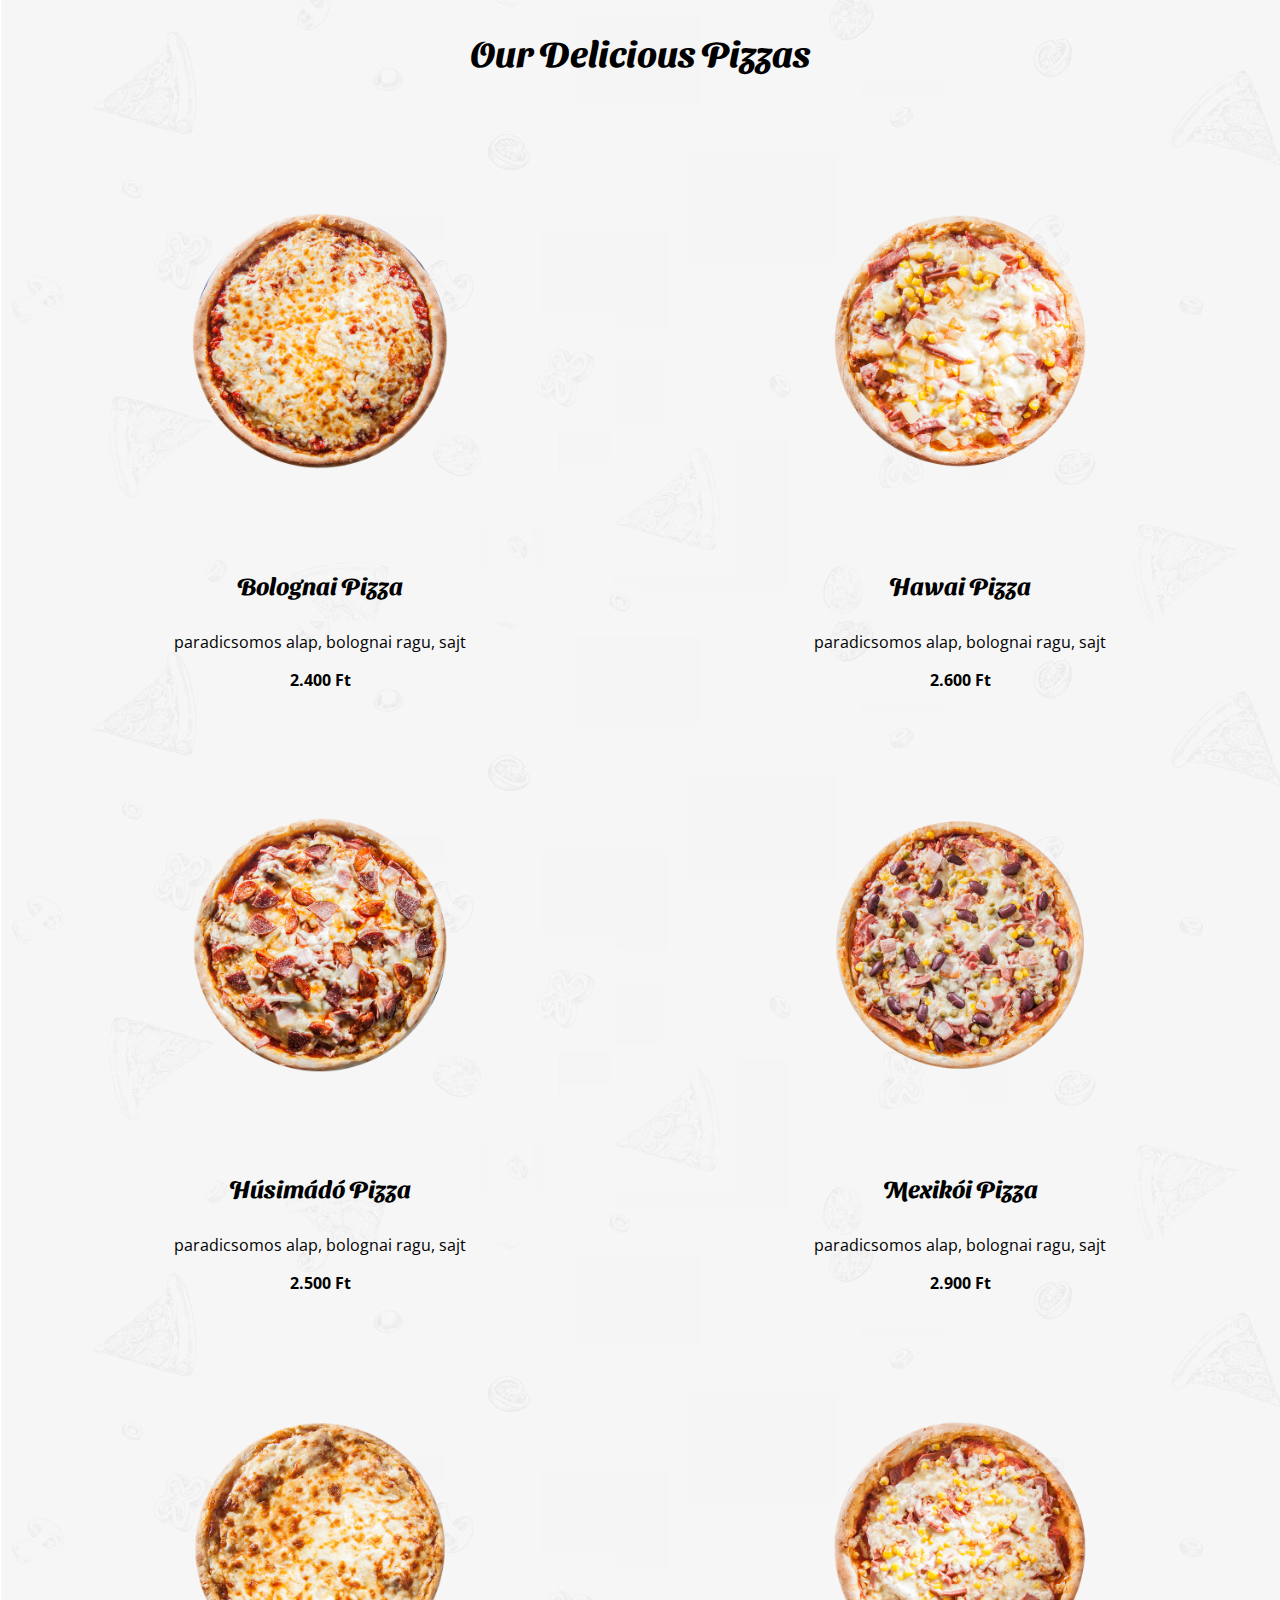
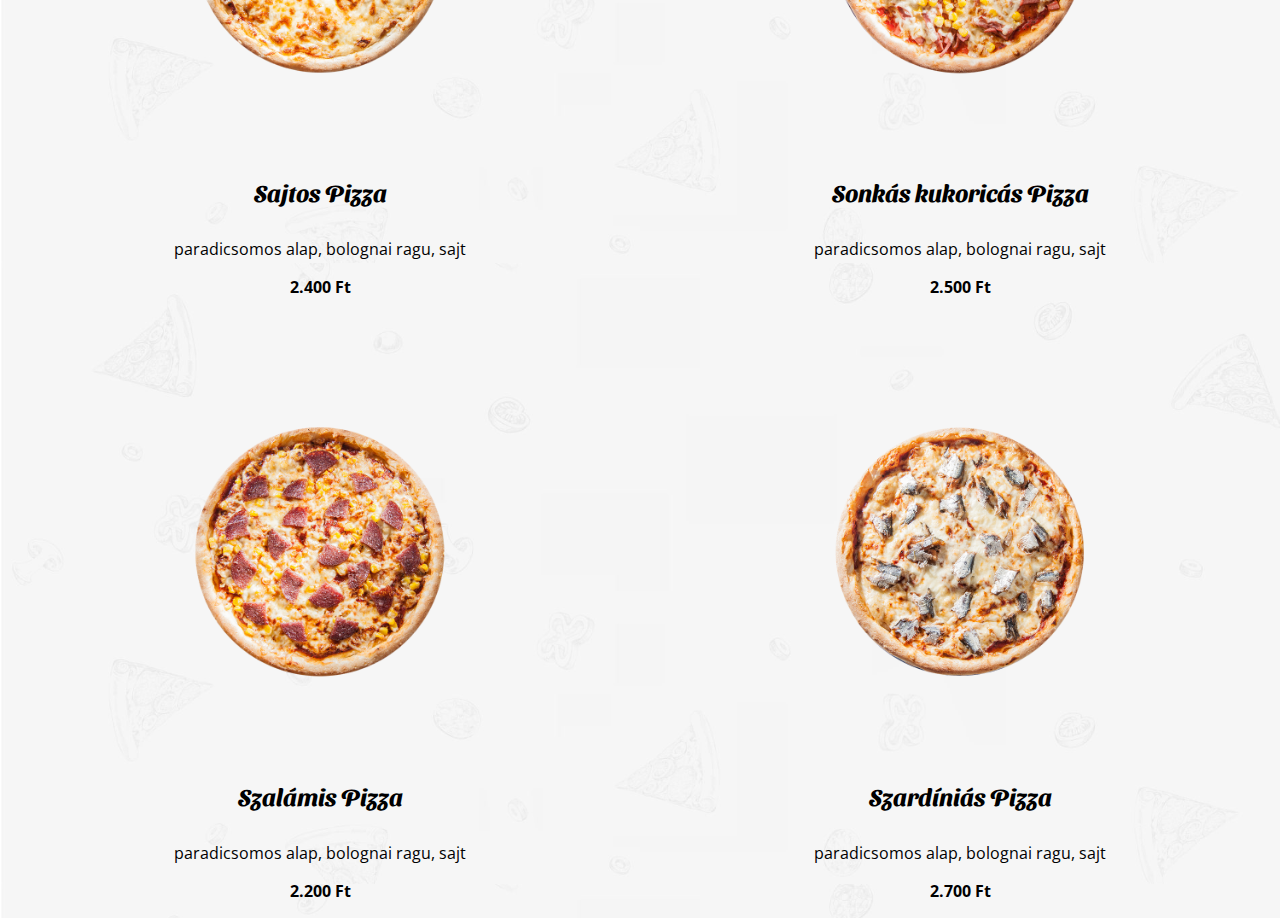
==== menu.html @ eef7da5c "files added" ====
<!DOCTYPE html>
<html lang="en">
  <head>
    <meta charset="UTF-8" />
    <meta name="viewport" content="width=device-width, initial-scale=1.0" />
    <title>Document</title>
    <link rel="stylesheet" href="/styles.css" />
    <script src="/menu.js" defer></script>
  </head>
  <body>
		<div class="background">
    <div class="menuHead">
      <h2>Our Delicious Pizzas</h2>
    </div>
    <div class="menuContainer">
      <div class="pizzaContainer">
        <div class="imgContainer" id="imgContainer">
          <img class="imgPizza" id="pizzaimg" src="./img/bolognai.png" alt="bolognai pizza" />
        </div>
        <div class="textContainer" id="textContainer">
          <h4 class="pizzaName">Bolognai Pizza</h4>
          <p>paradicsomos alap, bolognai ragu, sajt</p>
          <p class="price">2.400 Ft</p>
        </div>
      </div>
      <div class="pizzaContainer">
        <div class="imgContainer">
          <img class="imgPizza" src="./img/hawai.png" alt="bolognai pizza" />
        </div>
        <div class="textContainer">
          <h4 class="pizzaName">Hawai Pizza</h4>
          <p>paradicsomos alap, bolognai ragu, sajt</p>
          <p class="price">2.600 Ft</p>
        </div>
      </div>
      <div class="pizzaContainer">
        <div class="imgContainer">
          <img class="imgPizza" src="./img/husimado.png" alt="bolognai pizza" />
        </div>
        <div class="textContainer">
          <h4 class="pizzaName">Húsimádó Pizza</h4>
          <p>paradicsomos alap, bolognai ragu, sajt</p>
          <p class="price">2.500 Ft</p>
        </div>
      </div>
      <div class="pizzaContainer">
        <div class="imgContainer">
          <img class="imgPizza" src="./img/mexikoi.png" alt="bolognai pizza" />
        </div>
        <div class="textContainer">
          <h4 class="pizzaName">Mexikói Pizza</h4>
          <p>paradicsomos alap, bolognai ragu, sajt</p>
          <p class="price">2.900 Ft</p>
        </div>
      </div>
      <div class="pizzaContainer">
        <div class="imgContainer">
          <img class="imgPizza" src="./img/sajtos.png" alt="bolognai pizza" />
        </div>
        <div class="textContainer">
          <h4 class="pizzaName">Sajtos Pizza</h4>
          <p>paradicsomos alap, bolognai ragu, sajt</p>
          <p class="price">2.400 Ft</p>
        </div>
      </div>
      <div class="pizzaContainer">
        <div class="imgContainer">
          <img
            class="imgPizza"
            src="./img/sonkas-kukoricas.png"
            alt="bolognai pizza"
          />
        </div>
        <div class="textContainer">
          <h4 class="pizzaName">Sonkás kukoricás Pizza</h4>
          <p>paradicsomos alap, bolognai ragu, sajt</p>
          <p class="price">2.500 Ft</p>
        </div>
      </div>
      <div class="pizzaContainer">
        <div class="imgContainer">
          <img class="imgPizza" src="./img/szalamis.png" alt="bolognai pizza" />
        </div>
        <div class="textContainer">
          <h4 class="pizzaName">Szalámis Pizza</h4>
          <p>paradicsomos alap, bolognai ragu, sajt</p>
          <p class="price">2.200 Ft</p>
        </div>
      </div>
      <div class="pizzaContainer">
        <div class="imgContainer">
          <img
            class="imgPizza"
            src="./img/szardinias.png"
            alt="bolognai pizza"
          />
        </div>
        <div class="textContainer">
          <h4 class="pizzaName">Szardíniás Pizza</h4>
          <p>paradicsomos alap, bolognai ragu, sajt</p>
          <p class="price">2.700 Ft</p>
        </div>
      </div>
		</div>
	</div>
  </body>
</html>
---- styles.css ----
@import url("https://fonts.googleapis.com/css2?family=Open+Sans&family=Sansita+Swashed:wght@400;700&display=swap");
body {
  margin: 0;
  padding: 0;
  background-image: url(/img/bg_section.jpg);
  background-size: contain;
}

.menuHead {
  text-align: center;
  font-size: 24px;
  font-weight: 600;
  font-family: 'Sansita Swashed', cursive;
}

.menuContainer {
  display: -webkit-box;
  display: -ms-flexbox;
  display: flex;
  -webkit-box-orient: vertical;
  -webkit-box-direction: normal;
      -ms-flex-direction: column;
          flex-direction: column;
  -ms-flex-line-pack: center;
      align-content: center;
}

.pizzaContainer {
  margin-top: 40px;
}

.imgContainer {
  display: -webkit-box;
  display: -ms-flexbox;
  display: flex;
  -webkit-box-orient: horizontal;
  -webkit-box-direction: normal;
      -ms-flex-direction: row;
          flex-direction: row;
  -webkit-box-pack: center;
      -ms-flex-pack: center;
          justify-content: center;
  -ms-flex-line-pack: center;
      align-content: center;
}

.imgPizza {
  width: 50vw;
  -webkit-transform: scale(1);
          transform: scale(1);
  -webkit-transform-origin: 50% 50%;
          transform-origin: 50% 50%;
  -webkit-transition: 400ms -webkit-transform;
  transition: 400ms -webkit-transform;
  transition: 400ms transform;
  transition: 400ms transform, 400ms -webkit-transform;
  transform-box: fill-box;
}

.imgPizza:hover {
  -webkit-transform: scale(1.1);
          transform: scale(1.1);
}

.textContainer h4 {
  text-align: center;
  font-family: 'Sansita Swashed', cursive;
  font-size: 24px;
}

.textContainer p {
  text-align: center;
  font-family: 'Open Sans', sans-serif;
}

.price {
  text-align: center;
  font-family: 'Open Sans', sans-serif;
  font-weight: 700;
}

@media (min-width: 1024px) {
  .menuContainer {
    -webkit-box-orient: horizontal;
    -webkit-box-direction: normal;
        -ms-flex-direction: row;
            flex-direction: row;
    -ms-flex-flow: wrap;
        flex-flow: wrap;
  }
  .pizzaContainer {
    width: 50%;
  }
  .imgPizza {
    width: 20vw;
  }
  .imgContainer {
    padding: 70px;
  }
}
/*# sourceMappingURL=styles.css.map */
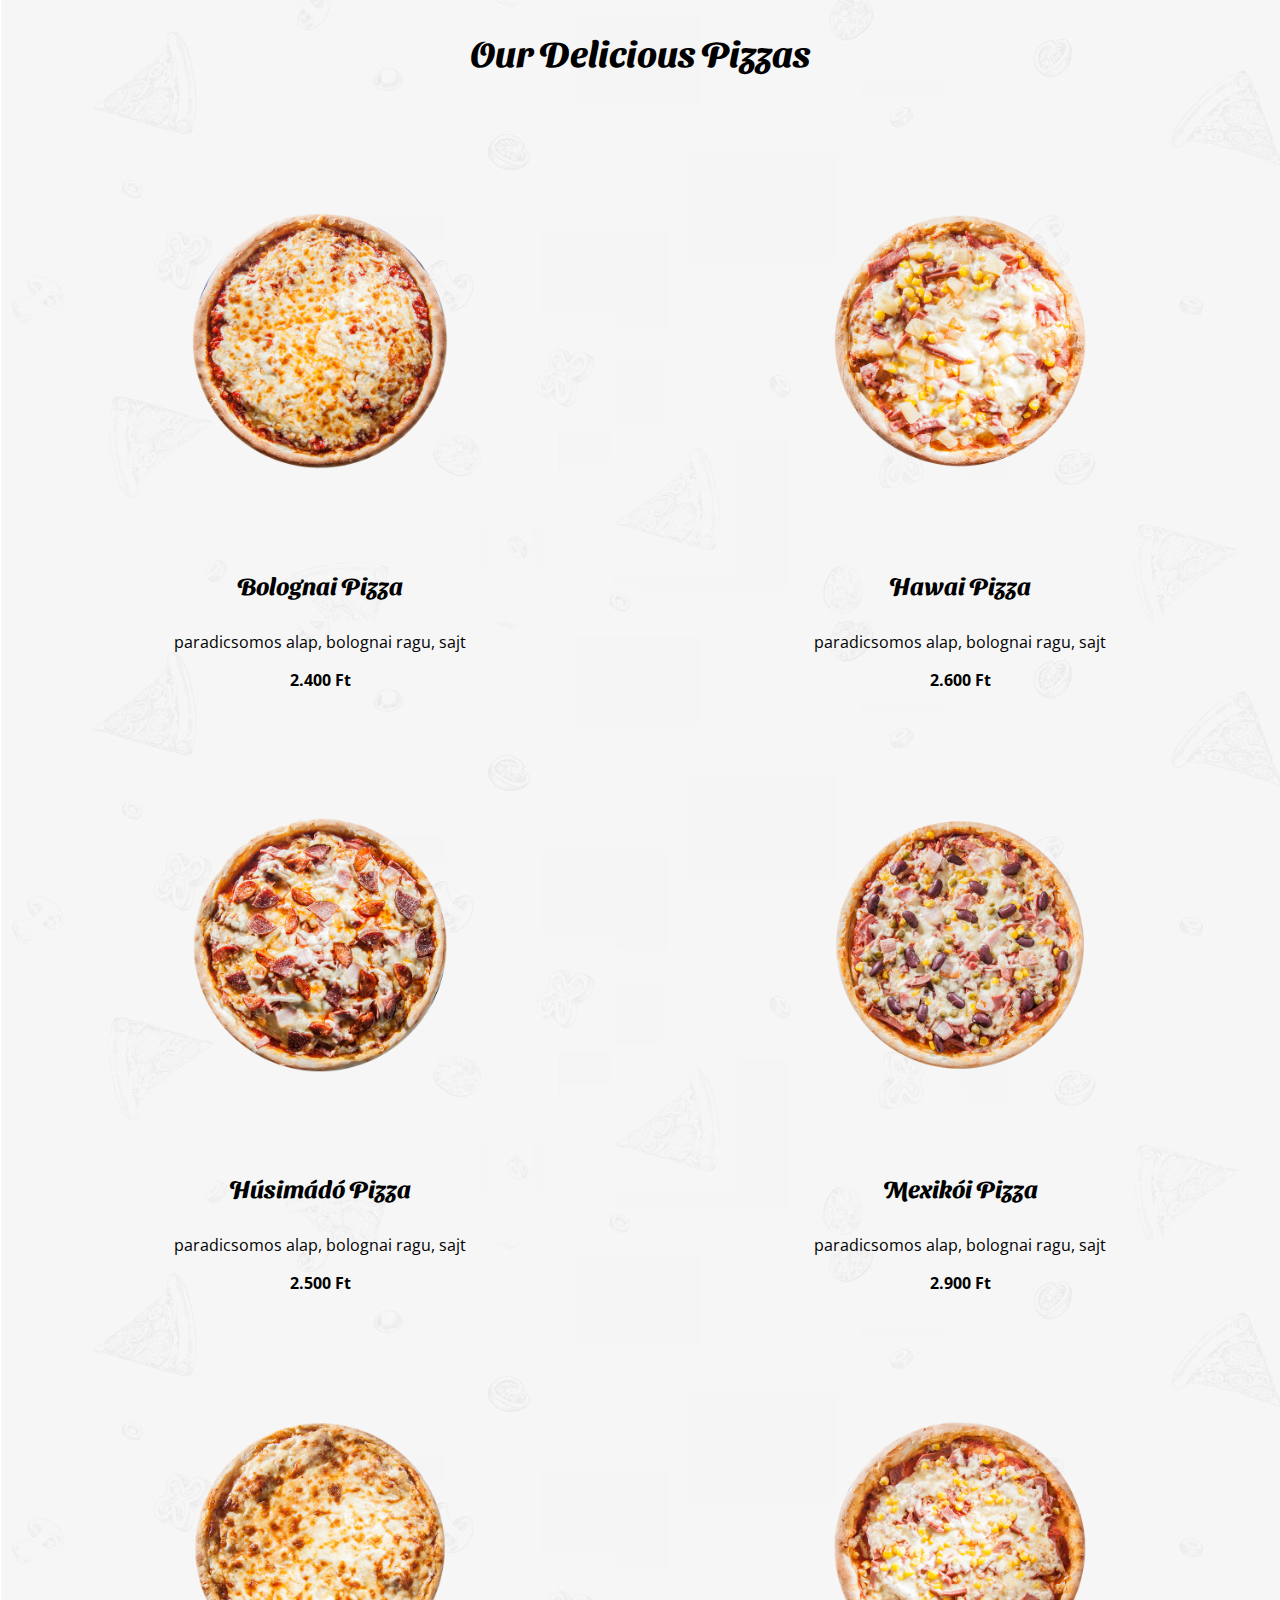
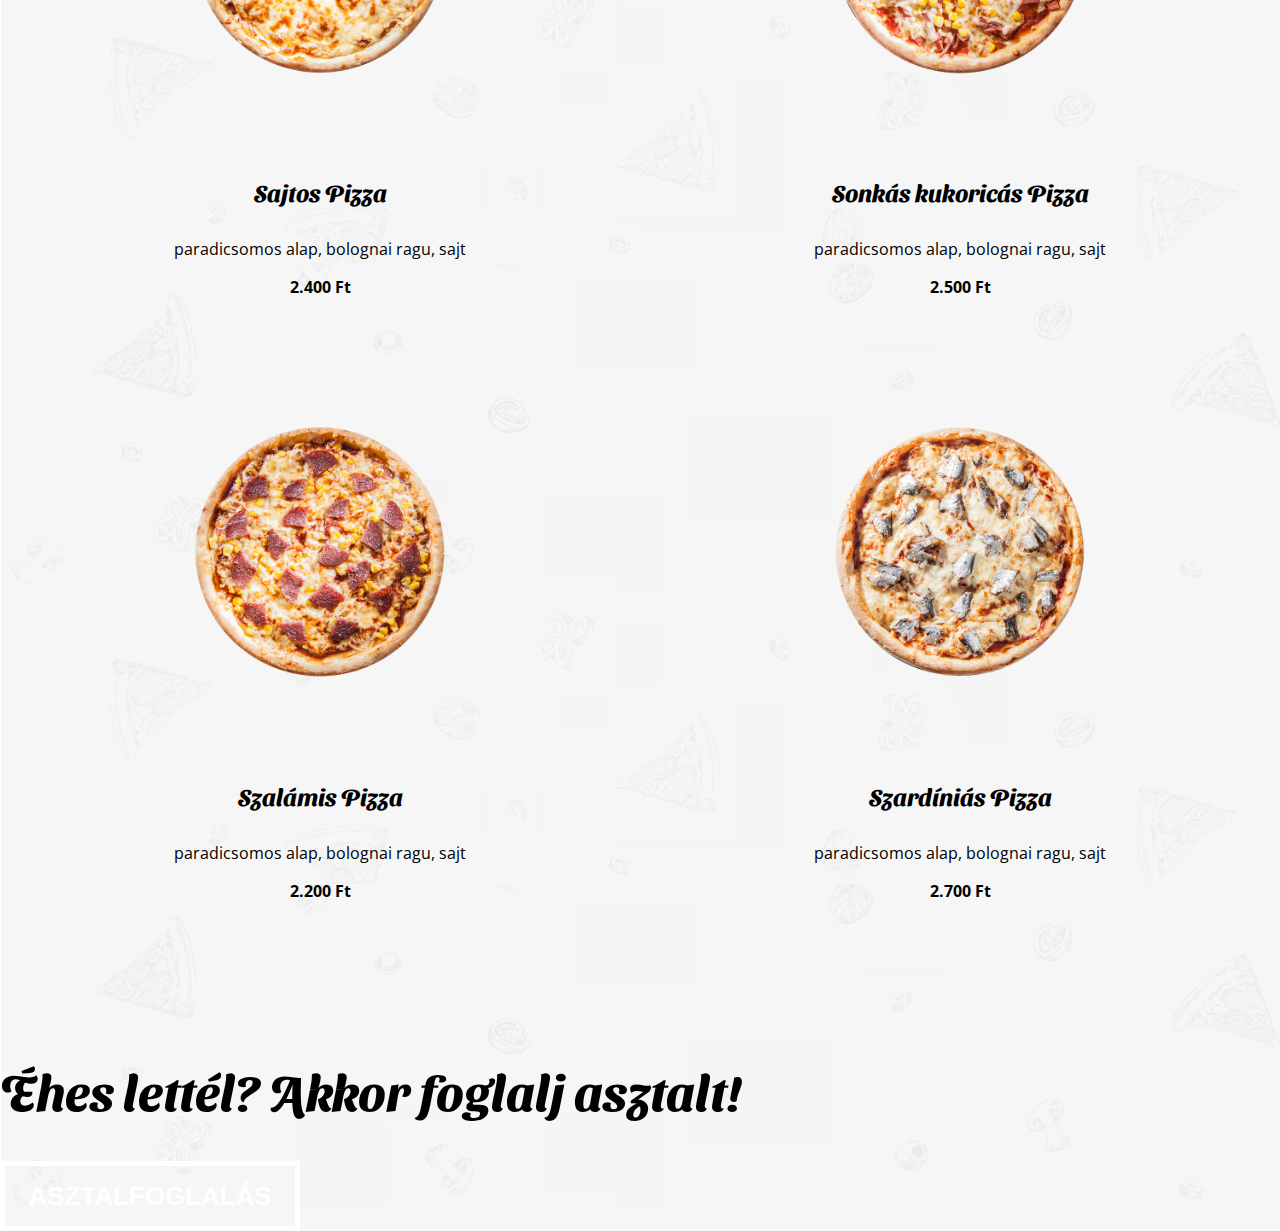
==== commit 52432c89: "Merge branch 'development' of github.com:CodecoolGlobal/book-a-table-javascript-marosim into develop" ====
--- a/menu.html
+++ b/menu.html
@@ -103,5 +103,9 @@
       </div>
 		</div>
 	</div>
+	<div class="bookingDiv">
+		<h2>Éhes lettél? Akkor foglalj asztalt!</h2>
+		<button>Asztalfoglalás</button>
+	</div>
   </body>
 </html>
--- a/styles.css
+++ b/styles.css
@@ -1,3 +1,4 @@
+@import url("https://fonts.googleapis.com/css2?family=Open+Sans&family=Sansita+Swashed:wght@400;700&display=swap");
 @import url("https://fonts.googleapis.com/css2?family=Open+Sans&family=Sansita+Swashed:wght@400;700&display=swap");
 body {
   margin: 0;
@@ -79,6 +80,10 @@
   font-weight: 700;
 }
 
+.background {
+  padding-bottom: 100px;
+}
+
 @media (min-width: 1024px) {
   .menuContainer {
     -webkit-box-orient: horizontal;
@@ -98,4 +103,104 @@
     padding: 70px;
   }
 }
+
+<<<<<<< HEAD
+.bookingDiv {
+  background-color: red;
+  padding-top: 100px;
+  padding-bottom: 100px;
+  text-align: center;
+  color: white;
+}
+
+.bookingDiv h2 {
+  font-size: 50px;
+  font-family: 'Sansita Swashed', cursive;
+}
+
+.bookingDiv button {
+  width: 300px;
+  height: 70px;
+  font-size: 26px;
+  font-weight: 600;
+  color: white;
+  text-transform: uppercase;
+  background-color: transparent;
+  border: 5px solid white;
+}
+
+.bookingDiv button:hover {
+  color: red;
+  background-color: white;
+  cursor: pointer;
+=======
+* {
+  -webkit-box-sizing: border-box;
+          box-sizing: border-box;
+}
+
+h1 {
+  text-align: center;
+  font-family: 'Sansita Swashed', cursive;
+  color: #fff;
+  font-size: 54px;
+  font-weight: 600;
+  letter-spacing: 5px;
+  line-height: 1em;
+  padding: 40px;
+  margin: 90px auto;
+  margin-top: -100px;
+  border: 3px dotted #fff;
+  border-radius: 40px;
+  border-left-width: 0;
+  border-right-width: 0;
+}
+
+.heroDiv {
+  background-image: url(img/welcome-pizza.png);
+  background-size: cover;
+  padding: 25%;
+}
+
+.introDiv {
+  background-image: url(img/intro-bg.jpg);
+  background-size: cover;
+  padding: 25%;
+}
+
+p.intro {
+  text-align: center;
+  font-family: 'Open Sans', sans-serif;
+  font-size: 18px;
+  line-height: 1.9em;
+  width: 100%;
+  max-width: 820px;
+  margin: 0 auto;
+  padding: 40px 30px auto;
+  color: #fff;
+}
+
+@media (max-width: 1024px) {
+  .heroDiv {
+    background-image: url(img/welcome-pizza-mob.png);
+    background-size: cover;
+    padding: 60%;
+  }
+}
+
+@media (max-width: 1024px) {
+  .introDiv {
+    background-image: url(img/intro-bg-mob.jpg);
+    background-size: cover;
+    padding: 35%;
+  }
+  h1 {
+    position: absolute;
+    font-size: 35px;
+  }
+  p.intro {
+    width: 130%;
+  }
+>>>>>>> 3db671761ba4c356fcd1ef3cacf3a9e7cba6d26e
+}
 /*# sourceMappingURL=styles.css.map */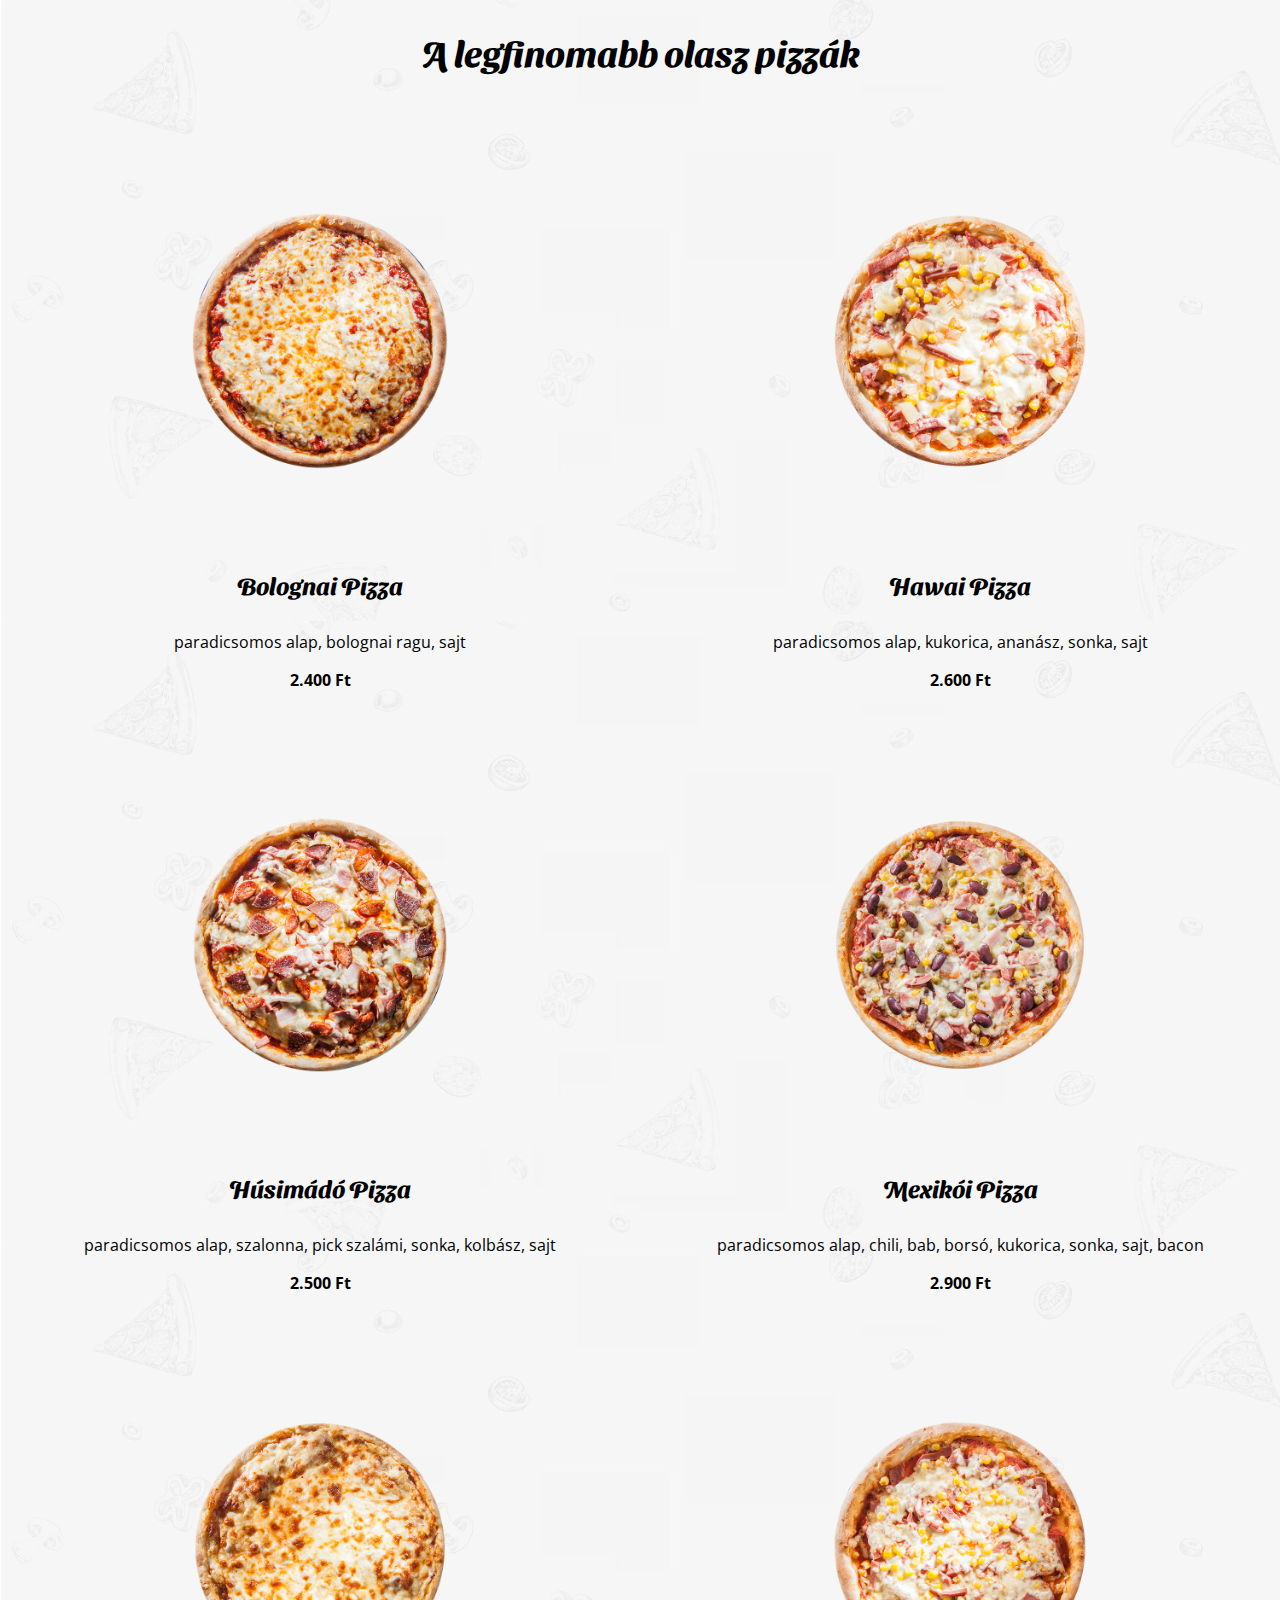
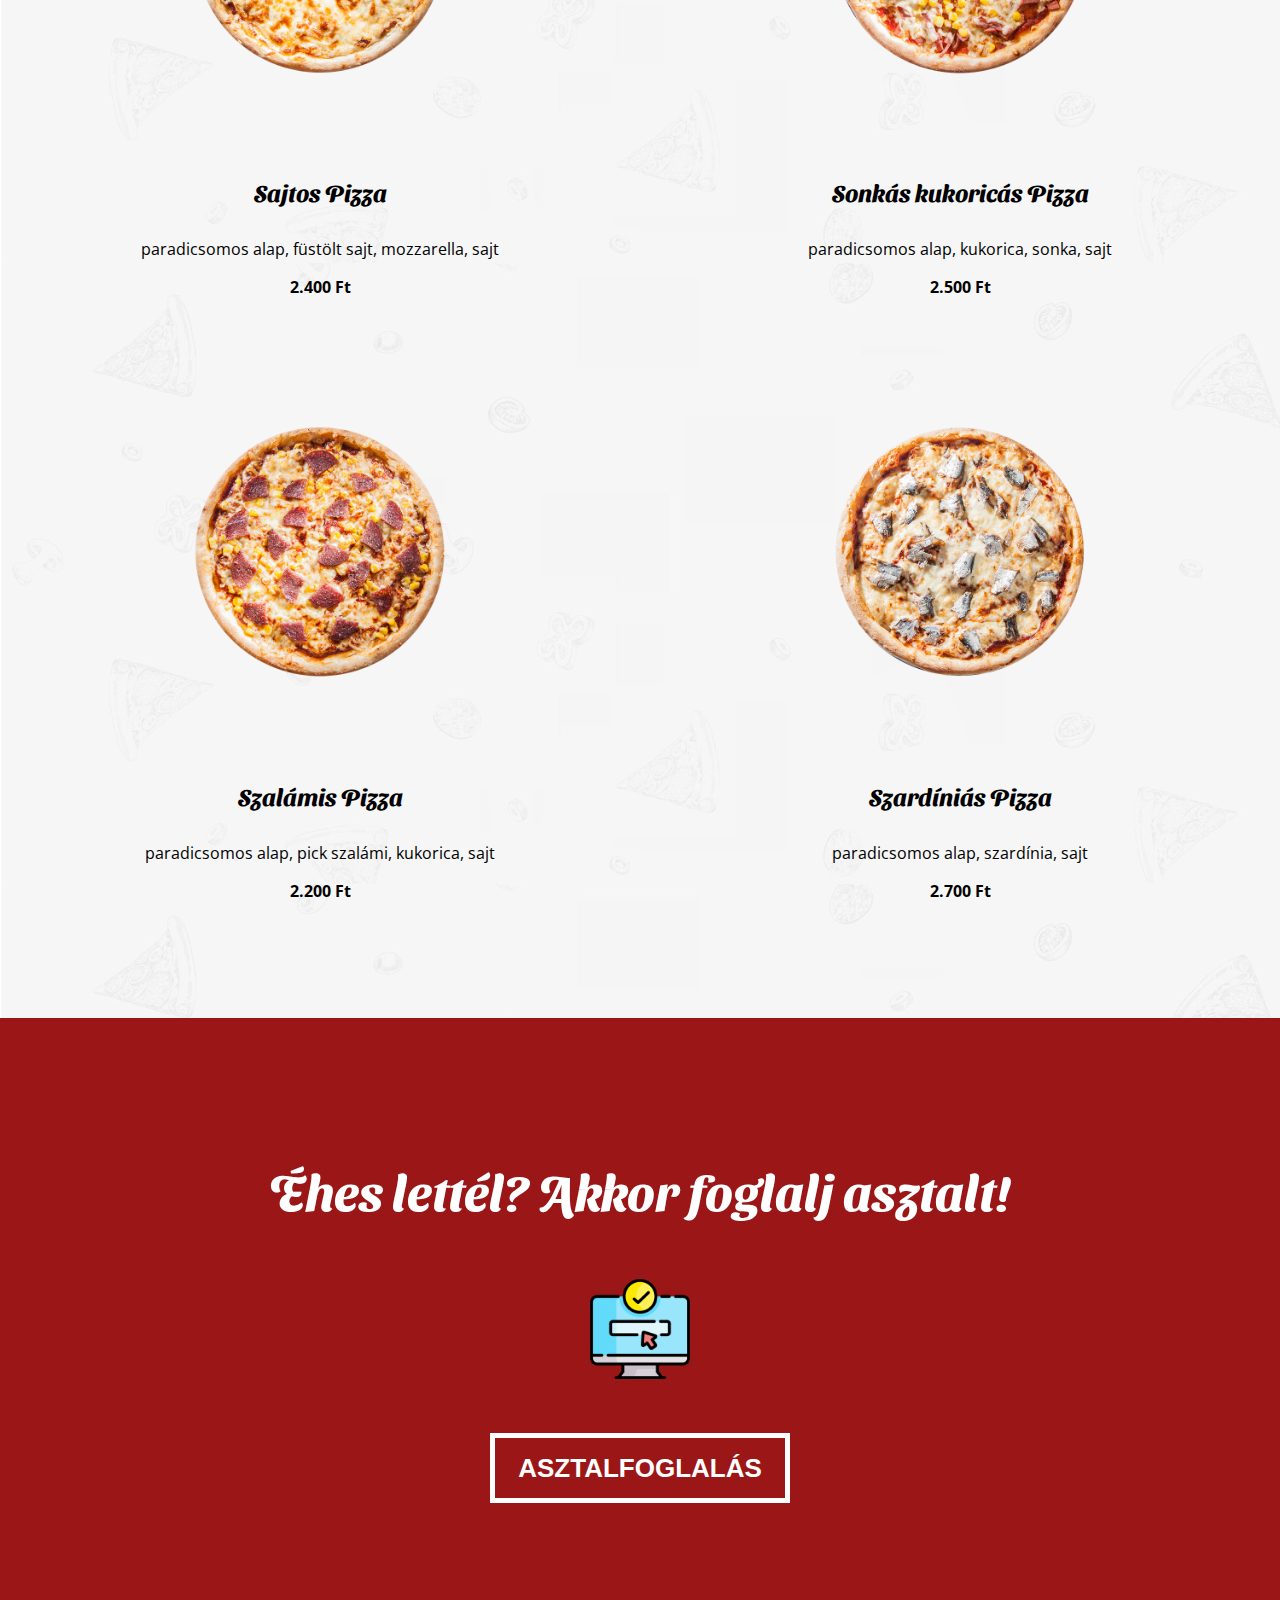
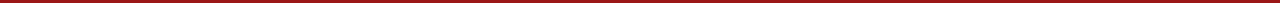
==== commit 9908833d: "style added" ====
--- a/menu.html
+++ b/menu.html
@@ -10,7 +10,7 @@
   <body>
 		<div class="background">
     <div class="menuHead">
-      <h2>Our Delicious Pizzas</h2>
+      <h2>A legfinomabb olasz pizzák</h2>
     </div>
     <div class="menuContainer">
       <div class="pizzaContainer">
@@ -25,65 +25,61 @@
       </div>
       <div class="pizzaContainer">
         <div class="imgContainer">
-          <img class="imgPizza" src="./img/hawai.png" alt="bolognai pizza" />
+          <img class="imgPizza" src="./img/hawai.png" alt="hawai pizza" />
         </div>
         <div class="textContainer">
           <h4 class="pizzaName">Hawai Pizza</h4>
-          <p>paradicsomos alap, bolognai ragu, sajt</p>
+          <p>paradicsomos alap, kukorica, ananász, sonka, sajt</p>
           <p class="price">2.600 Ft</p>
         </div>
       </div>
       <div class="pizzaContainer">
         <div class="imgContainer">
-          <img class="imgPizza" src="./img/husimado.png" alt="bolognai pizza" />
+          <img class="imgPizza" src="./img/husimado.png" alt="husimado pizza" />
         </div>
         <div class="textContainer">
           <h4 class="pizzaName">Húsimádó Pizza</h4>
-          <p>paradicsomos alap, bolognai ragu, sajt</p>
+          <p>paradicsomos alap, szalonna, pick szalámi, sonka, kolbász, sajt</p>
           <p class="price">2.500 Ft</p>
         </div>
       </div>
       <div class="pizzaContainer">
         <div class="imgContainer">
-          <img class="imgPizza" src="./img/mexikoi.png" alt="bolognai pizza" />
+          <img class="imgPizza" src="./img/mexikoi.png" alt="mexikoi pizza" />
         </div>
         <div class="textContainer">
           <h4 class="pizzaName">Mexikói Pizza</h4>
-          <p>paradicsomos alap, bolognai ragu, sajt</p>
+          <p>paradicsomos alap, chili, bab, borsó, kukorica, sonka, sajt, bacon</p>
           <p class="price">2.900 Ft</p>
         </div>
       </div>
       <div class="pizzaContainer">
         <div class="imgContainer">
-          <img class="imgPizza" src="./img/sajtos.png" alt="bolognai pizza" />
+          <img class="imgPizza" src="./img/sajtos.png" alt="sajtos pizza" />
         </div>
         <div class="textContainer">
           <h4 class="pizzaName">Sajtos Pizza</h4>
-          <p>paradicsomos alap, bolognai ragu, sajt</p>
+          <p>paradicsomos alap, füstölt sajt, mozzarella, sajt</p>
           <p class="price">2.400 Ft</p>
         </div>
       </div>
       <div class="pizzaContainer">
         <div class="imgContainer">
-          <img
-            class="imgPizza"
-            src="./img/sonkas-kukoricas.png"
-            alt="bolognai pizza"
-          />
+          <img class="imgPizza" src="./img/sonkas-kukoricas.png" alt="sonkas-kukoricas pizza"/>
         </div>
         <div class="textContainer">
           <h4 class="pizzaName">Sonkás kukoricás Pizza</h4>
-          <p>paradicsomos alap, bolognai ragu, sajt</p>
+          <p>paradicsomos alap, kukorica, sonka, sajt</p>
           <p class="price">2.500 Ft</p>
         </div>
       </div>
       <div class="pizzaContainer">
         <div class="imgContainer">
-          <img class="imgPizza" src="./img/szalamis.png" alt="bolognai pizza" />
+          <img class="imgPizza" src="./img/szalamis.png" alt="szalamis pizza" />
         </div>
         <div class="textContainer">
           <h4 class="pizzaName">Szalámis Pizza</h4>
-          <p>paradicsomos alap, bolognai ragu, sajt</p>
+          <p>paradicsomos alap, pick szalámi, kukorica, sajt</p>
           <p class="price">2.200 Ft</p>
         </div>
       </div>
@@ -92,20 +88,22 @@
           <img
             class="imgPizza"
             src="./img/szardinias.png"
-            alt="bolognai pizza"
+            alt="szardinias pizza"
           />
         </div>
         <div class="textContainer">
           <h4 class="pizzaName">Szardíniás Pizza</h4>
-          <p>paradicsomos alap, bolognai ragu, sajt</p>
+          <p>paradicsomos alap, szardínia, sajt</p>
           <p class="price">2.700 Ft</p>
         </div>
       </div>
 		</div>
 	</div>
 	<div class="bookingDiv">
-		<h2>Éhes lettél? Akkor foglalj asztalt!</h2>
+		<h2>Éhes lettél? Akkor foglalj asztalt!</h2><br>
+		<img src="./img/booking.png" alt="booking"><br>
 		<button>Asztalfoglalás</button>
+		
 	</div>
   </body>
 </html>
--- a/styles.css
+++ b/styles.css
@@ -104,9 +104,8 @@
   }
 }
 
-<<<<<<< HEAD
 .bookingDiv {
-  background-color: red;
+  background-color: #9b1717;
   padding-top: 100px;
   padding-bottom: 100px;
   text-align: center;
@@ -130,10 +129,16 @@
 }
 
 .bookingDiv button:hover {
-  color: red;
+  color: #9b1717;
   background-color: white;
   cursor: pointer;
-=======
+}
+
+.bookingDiv img {
+  width: 100px;
+  padding-bottom: 50px;
+}
+
 * {
   -webkit-box-sizing: border-box;
           box-sizing: border-box;
@@ -201,6 +206,5 @@
   p.intro {
     width: 130%;
   }
->>>>>>> 3db671761ba4c356fcd1ef3cacf3a9e7cba6d26e
 }
 /*# sourceMappingURL=styles.css.map */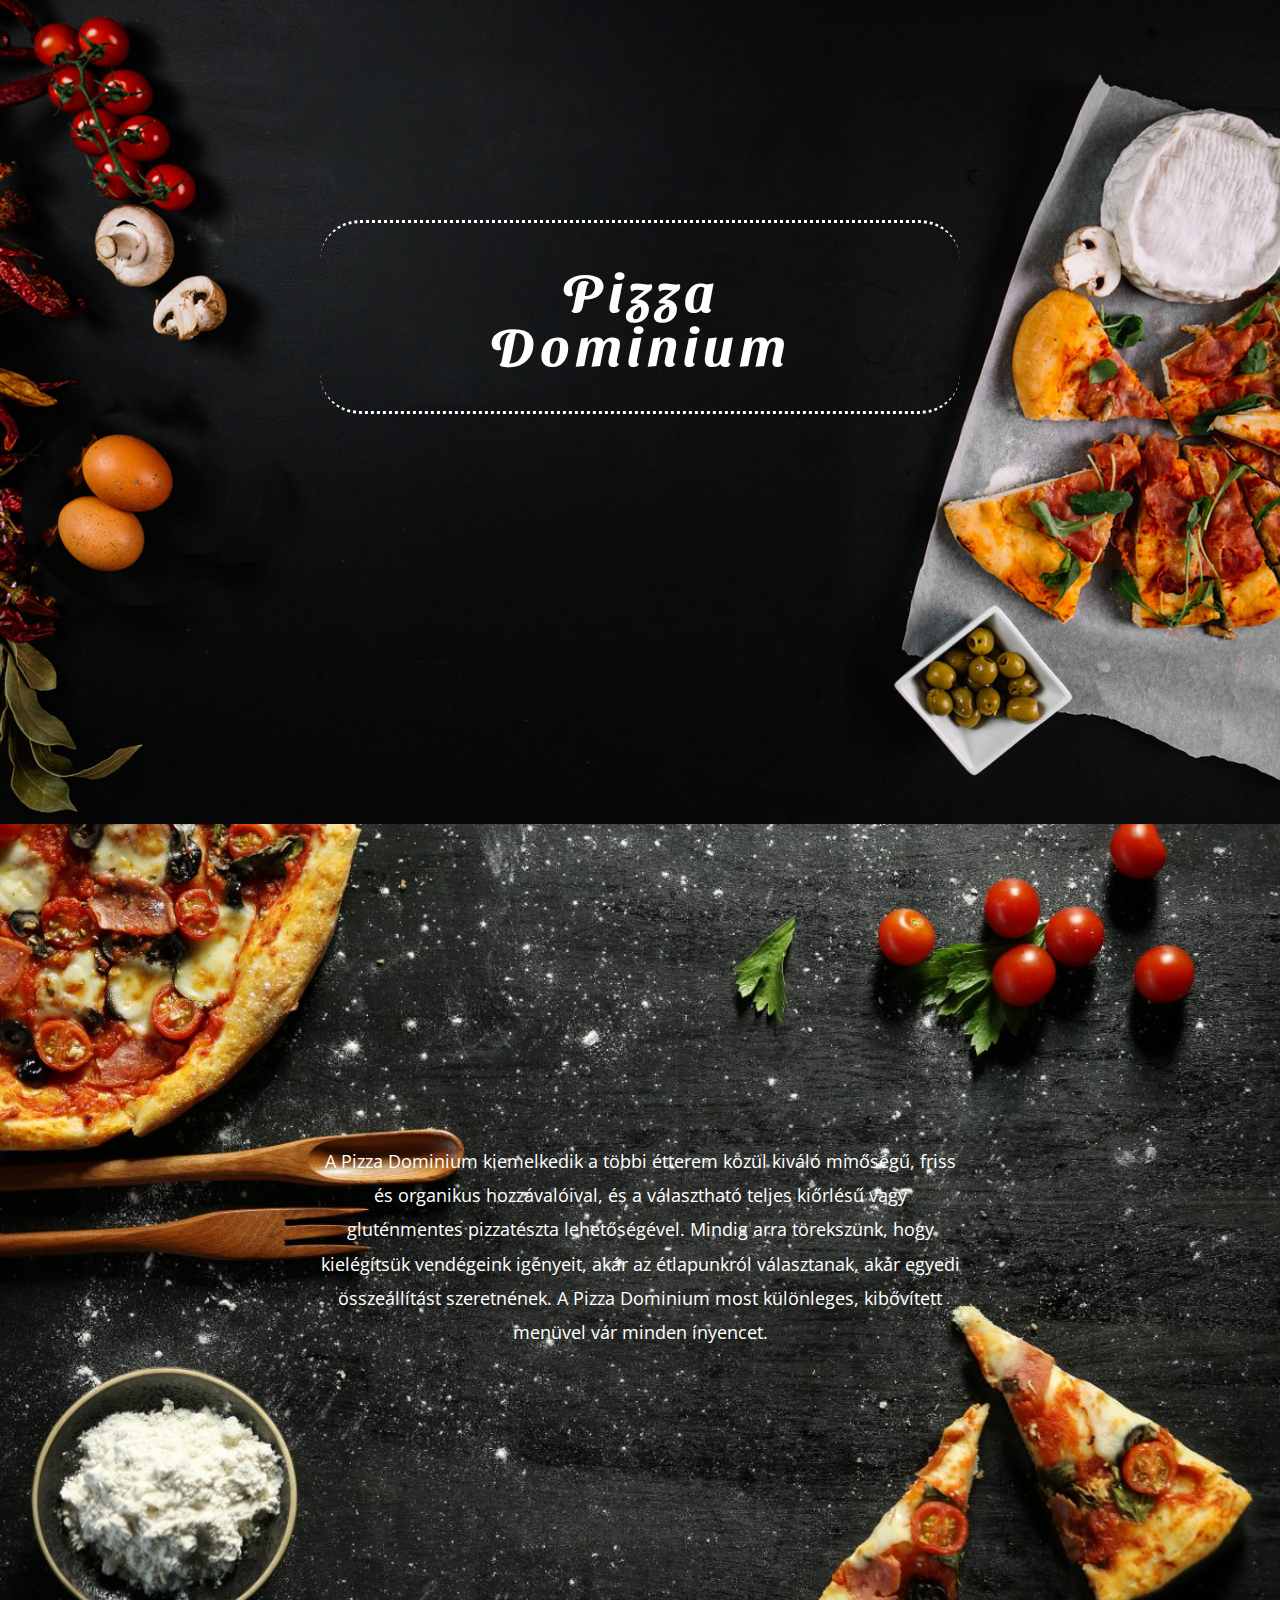
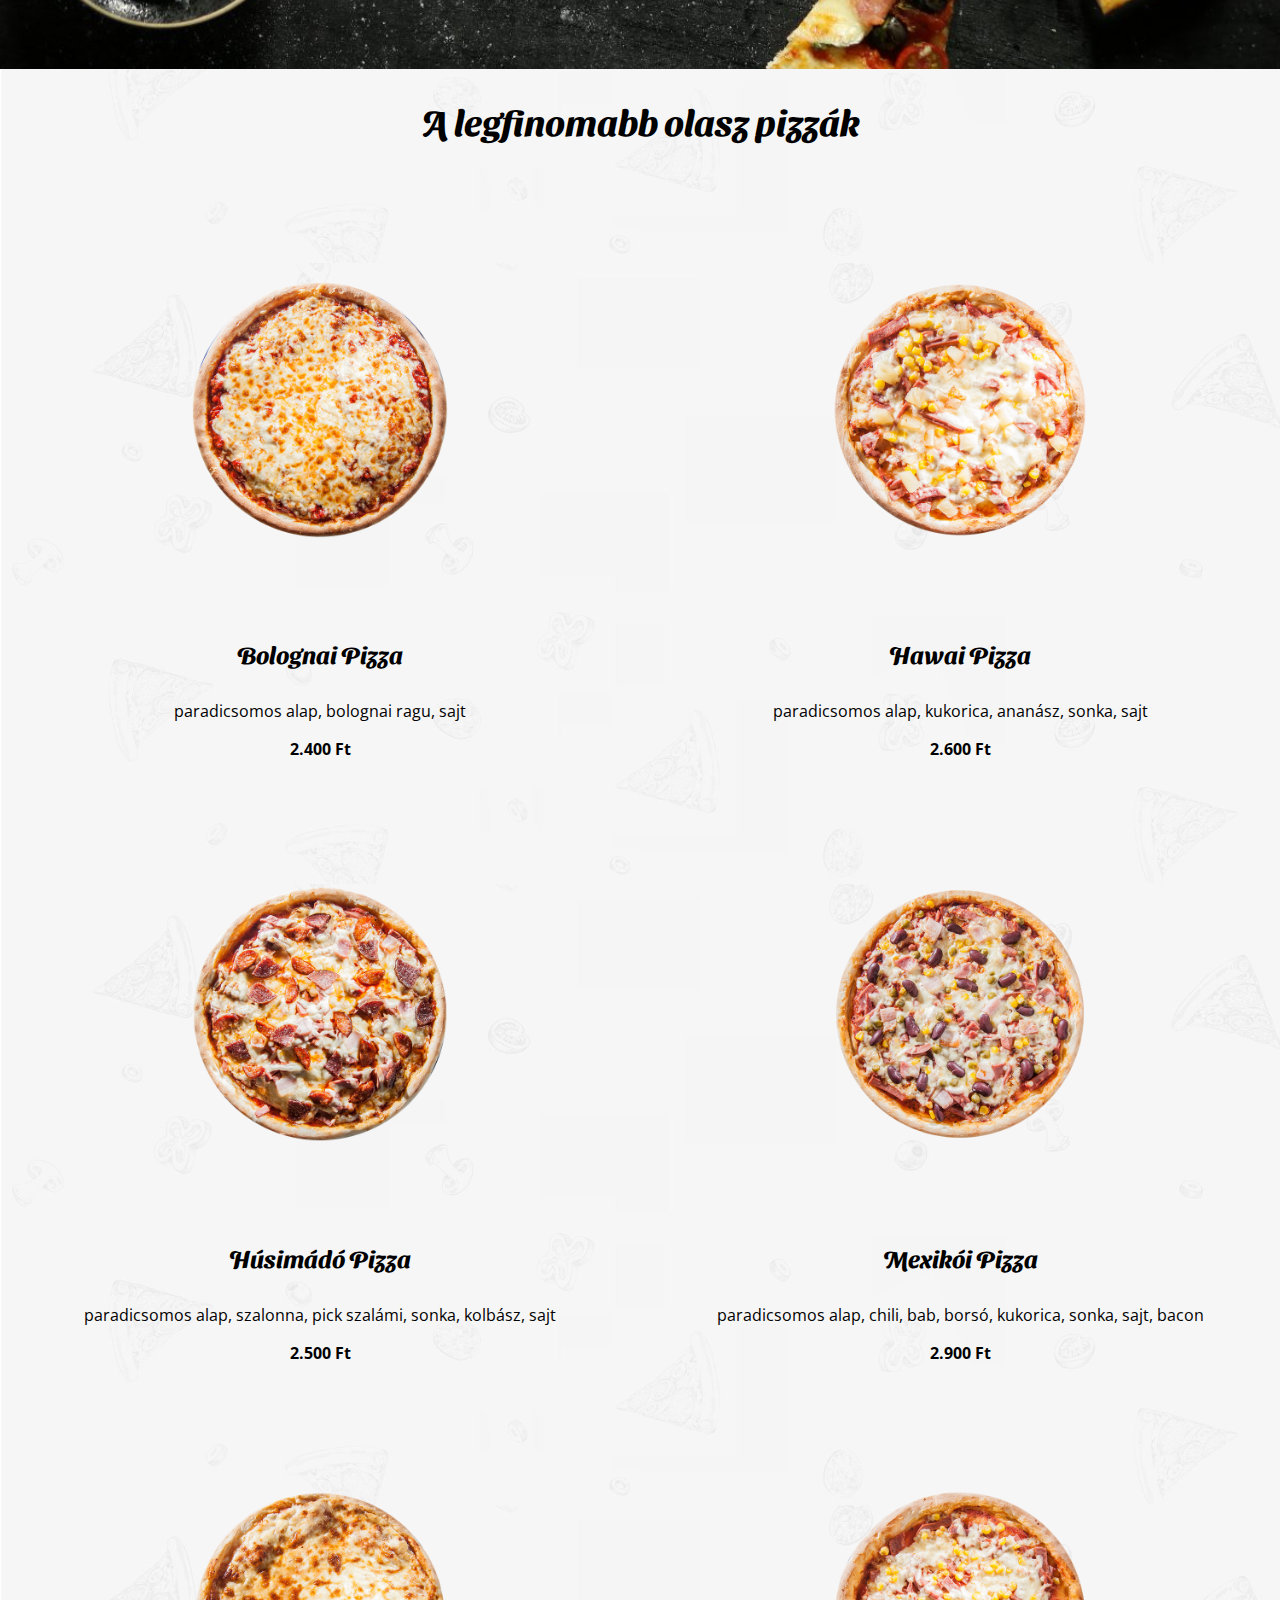
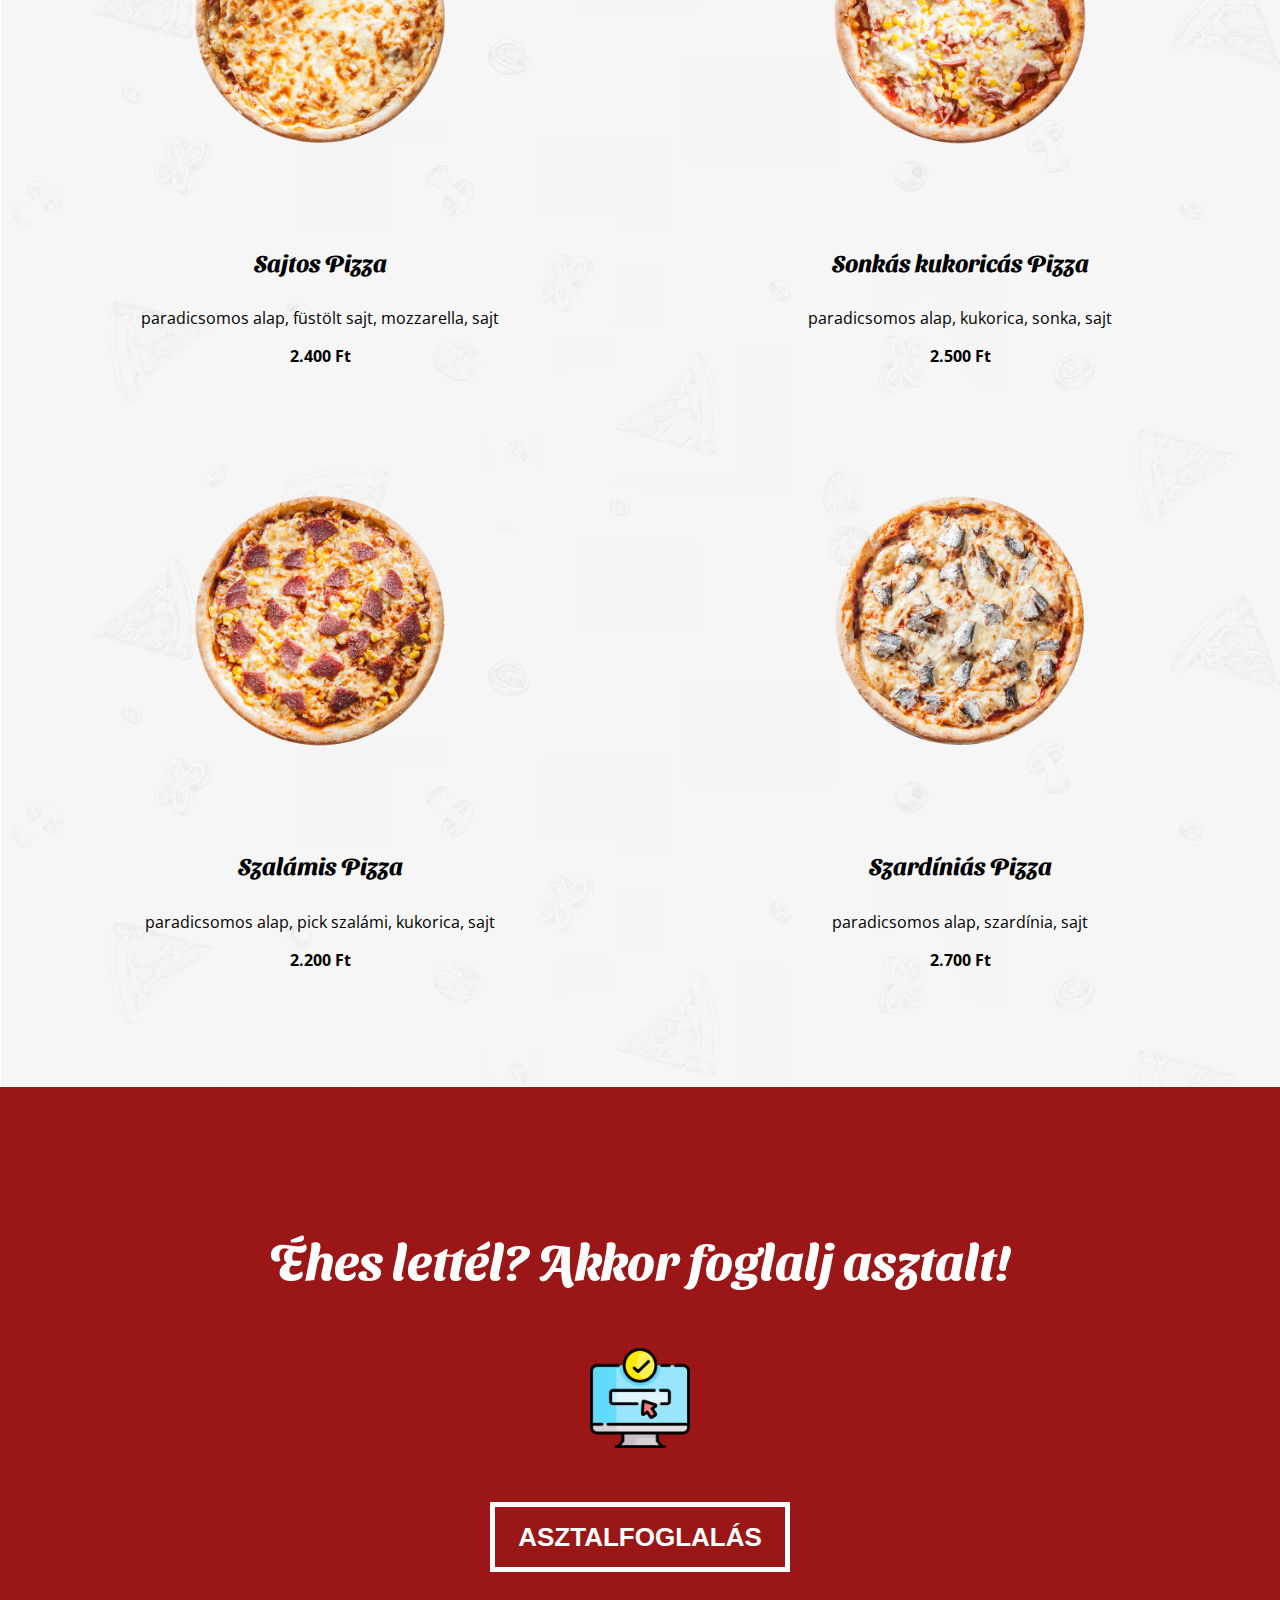
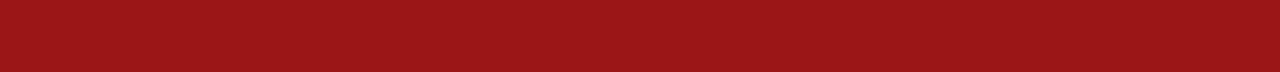
==== commit eef47fb7: "welcome and menu merged" ====
--- a/menu.html
+++ b/menu.html
@@ -3,11 +3,26 @@
   <head>
     <meta charset="UTF-8" />
     <meta name="viewport" content="width=device-width, initial-scale=1.0" />
-    <title>Document</title>
+    <title>Pizza Dominium</title>
     <link rel="stylesheet" href="/styles.css" />
     <script src="/menu.js" defer></script>
   </head>
   <body>
+
+    <div class="heroDiv">
+      <h1>Pizza <br>
+        Dominium</h1>
+    </div>
+  
+    <div class="introDiv">
+      <p class="intro">
+        A Pizza Dominium kiemelkedik a többi étterem közül kiváló minőségű, friss és organikus hozzávalóival, és a választható
+        teljes kiőrlésű vagy gluténmentes pizzatészta lehetőségével. Mindig arra törekszünk, hogy kielégítsük vendégeink
+        igényeit, akár az étlapunkról választanak, akár egyedi összeállítást szeretnének. A Pizza Dominium most különleges,
+        kibővített menüvel vár minden ínyencet.
+      </p>
+    </div>
+  
 		<div class="background">
     <div class="menuHead">
       <h2>A legfinomabb olasz pizzák</h2>
--- a/styles.css
+++ b/styles.css
@@ -1,4 +1,3 @@
-@import url("https://fonts.googleapis.com/css2?family=Open+Sans&family=Sansita+Swashed:wght@400;700&display=swap");
 @import url("https://fonts.googleapis.com/css2?family=Open+Sans&family=Sansita+Swashed:wght@400;700&display=swap");
 body {
   margin: 0;
@@ -139,11 +138,6 @@
   padding-bottom: 50px;
 }
 
-* {
-  -webkit-box-sizing: border-box;
-          box-sizing: border-box;
-}
-
 h1 {
   text-align: center;
   font-family: 'Sansita Swashed', cursive;
